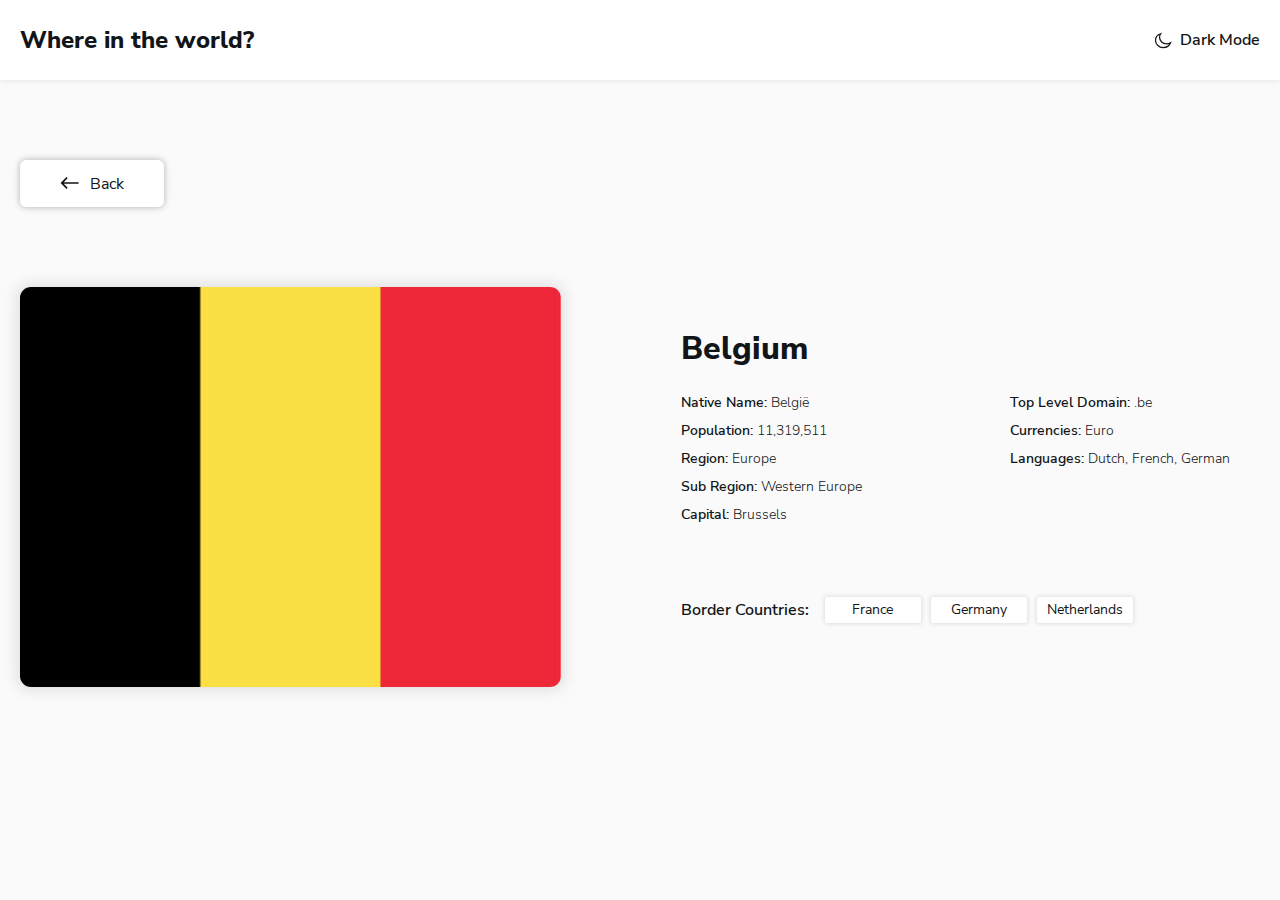
==== country.html @ 310d2b00 "Add countries details page" ====
<!DOCTYPE html>
<html lang="en">

<head>
    <meta charset="UTF-8">
    <meta http-equiv="X-UA-Compatible" content="IE=edge">
    <meta name="viewport" content="width=device-width, initial-scale=1.0">
    <title>Country</title>

    <!-- STYLESHEEET CSS LINK  -->
    <link rel="stylesheet" href="./css/normalize.css">
    <link rel="stylesheet" href="./css/styles.css">
</head>

<body>

    <!-- SITE HEADER START  -->
    <header class="site-header">
        <div class="site-header-container container">
            <a class="site-header-logo" href="./index.html">Where in the world?</a>

            <button class="site-header-theme-toggler" type="button">
                <span class="site-header-theme-toggler-inner">
                    <svg class="site-header-theme-toggler-icon" width="18" height="17"
                        xmlns="http://www.w3.org/2000/svg">
                        <path fill-rule="evenodd" clip-rule="evenodd"
                            d="M12.553 11.815c-3.884 0-7.034-2.887-7.034-6.447 0-1.343.448-2.586 1.212-3.618C3.691 2.695 1.5 5.331 1.5 8.438c0 3.9 3.45 7.062 7.704 7.062 3.389 0 6.266-2.007 7.296-4.796a7.458 7.458 0 0 1-3.947 1.111Z"
                            fill="#fff" stroke="currentColor" stroke-width="1.25" />
                    </svg>
                    <span class="site-header-theme-toggler-text">Dark Mode</span>
                </span>
            </button>
        </div>
    </header>

    <!-- SITE MAIN START  -->
    <main class="site-main main-content country-page">
        <div class="container">

            <div class="country-page-back-wrapper">
                <a class="country-page-back-link" href="./index.html">
                    <svg class="country-page-back-icon" width="20" height="20" xmlns="http://www.w3.org/2000/svg">
                        <path fill-rule="evenodd" clip-rule="evenodd"
                            d="m6.464.107 1.179 1.179-3.89 3.889h14.85v1.65H3.753l3.89 3.889-1.179 1.179L.572 6 6.464.107Z"
                            fill="currentColor" />
                    </svg>
                    <span class="country-page-back-text">Back</span>
                </a>
            </div>


            <!-- COUNTRY PAGE FLAG INFO START  -->
            <div class="country-page-flag-info">
                <img class="country-page-flag" src="./images/flag-belgium-big.jpg" alt="Belgium flag" width="560"
                    height="400  " srcset="./images/flag-belgium-big.jpg 1x, ./images/flag-belgium-big@2x.jpg 2x">

                <div class="country-page-info">
                    <h1 class="country-page-title">Belgium</h1>

                    <div class="country-page-dls-wrapper">
                        <dl class="counntry-page-details">
                  
                            <div class="country-page-details-item">
                                <dt class="country-page-details-title">Native Name:</dt> 
                                <dd class="country-page-details-value">België</dd>
                            </div>
                            <div class="country-page-details-item">
                                <dt class="country-page-details-title">Population:</dt> 
                                <dd class="country-page-details-value">11,319,511</dd>
                            </div>
                            <div class="country-page-details-item">
                                <dt class="country-page-details-title">Region:</dt> 
                                <dd class="country-page-details-value">Europe</dd>
                            </div>
                            <div class="country-page-details-item">
                                <dt class="country-page-details-title">Sub Region:</dt> 
                                <dd class="country-page-details-value">Western Europe</dd>
                            </div>
                            <div class="country-page-details-item">
                                <dt class="country-page-details-title">Capital:</dt> 
                                <dd class="country-page-details-value">Brussels</dd>
                            </div>

                        </dl>

 
 
 
                        <dl class="counntry-page-details">
                  
                            <div class="country-page-details-item">
                                <dt class="country-page-details-title">Top Level Domain:</dt> 
                                <dd class="country-page-details-value">.be</dd>
                            </div>
                            <div class="country-page-details-item">
                                <dt class="country-page-details-title">Currencies:</dt> 
                                <dd class="country-page-details-value">Euro</dd>
                            </div>
                            <div class="country-page-details-item">
                                <dt class="country-page-details-title">Languages:</dt> 
                                <dd class="country-page-details-value">Dutch, French, German</dd>
                            </div>
                           

                        </dl>
                    </div>

                    <section class="country-page-border-countries">
                            <h2 class="country-page-border-countries-heading">Border Countries: </h2>
                        <div class="country-page-border-countries-list">
                            <a class="country-page-border-link" href="./country.html">France</a>
                            <a class="country-page-border-link" href="./country.html">Germany</a>
                            <a class="country-page-border-link" href="./country.html">Netherlands</a>
                        </div>
                    </section>
                </div>
            </div>

        </div>
    </main>

    <!-- JAVA SCRIPT LINK  -->
    <script src="./JS/main.js"></script>
</body>

</html>
---- css/styles.css ----
/* CUSTOM PROPS CSS START  */
:root {
  --body-bg: #fafafa;
  --element-bg: #fff;
  --text-color: #111517;
  --transtion-duration: 0.4s;
}

/* GOOGLE FONTS  */
@font-face {
  font-family: "Nunito Sans";
  src: url("../fonts/NunitoSans-Light.woff2") format("woff2"),
    url("../fonts/NunitoSans-Light.woff") format("woff");
  font-weight: 300;
  font-style: normal;
  font-display: swap;
}

@font-face {
  font-family: "Nunito Sans";
  src: url("../fonts/NunitoSans-SemiBold.woff2") format("woff2"),
    url("../fonts/NunitoSans-SemiBold.woff") format("woff");
  font-weight: 600;
  font-style: normal;
  font-display: swap;
}

@font-face {
  font-family: "Nunito Sans";
  src: url("../fonts/NunitoSans-ExtraBold.woff2") format("woff2"),
    url("../fonts/NunitoSans-ExtraBold.woff") format("woff");
  font-weight: bold;
  font-style: normal;
  font-display: swap;
}

@font-face {
  font-family: "Nunito Sans";
  src: url("../fonts/NunitoSans-Regular.woff2") format("woff2"),
    url("../fonts/NunitoSans-Regular.woff") format("woff");
  font-weight: normal;
  font-style: normal;
  font-display: swap;
}

/* GLOBAL CSS START  */
* {
  margin: 0;
  padding: 0;
  box-sizing: border-box;
}

*,
*::after,
*::before {
  box-sizing: inherit;
}

*:focus {
  outline: 2px dotted var(--text-color);
  outline-offset: 3px;
}

html {
  height: 100%;
  box-sizing: border-box;
  scroll-behavior: smooth;
}

body {
  display: flex;
  flex-direction: column;
  height: 100%;
  background-color: var(--body-bg);
  padding: 0;
  margin: 0;
  font-family: "Nunito Sans", "Arial", sans-serif;
  font-size: 14px;
  line-height: 16px;
  color: var(--text-color);
  transition: background-color var(--transtion-duration) ease, color var(--transtion-duration) ease;
}

img {
  max-width: 100%;
  height: auto;
}

a {
  text-decoration: none;
}

/* DARK MODE CSS START  */
.dark-mode {
  --body-bg: #202c36;
  --element-bg: #2b3844;
  --text-color: #fff;
}

/* CONTAINER CSS START  */
.container {
  width: 100%;
  max-width: 1320px;
  margin-left: auto;
  margin-right: auto;
  padding-left: 20px;
  padding-right: 20px;
}

/* SAIT MAIN CSS START  */
.site-main {
  flex-grow: 1;
  padding-top: 48px;
  padding-bottom: 48px;
}

.main-content {
  padding-top: 80px;
}

/* SITE HEADER CSS START  */
.site-header {
  padding-top: 24px;
  padding-bottom: 24px;
  background-color: var(--element-bg);
  box-shadow: 0px 2px 4px rgba(0, 0, 0, 0.06);
  white-space: nowrap;
}

.site-header-container {
  display: flex;
  align-items: center;
  justify-content: space-between;
}

.site-header-logo {
  font-size: 24px;
  line-height: normal;
  font-weight: 800;
  color: var(--text-color);
}

.site-header-logo:hover {
  opacity: 0.8;
}

.site-header-logo:active {
  opacity: 0.6;
}

.site-header-theme-toggler {
  padding: 0;
  border: 0;
  background-color: transparent;
  cursor: pointer;
  color: var(--text-color);
}

.site-header-theme-toggler:hover {
  opacity: 0.8;
}

.site-header-theme-toggler:hover {
  opacity: 0.6;
}

.site-header-theme-toggler-inner {
  display: flex;
  align-items: center;
}

.site-header-theme-toggler-text {
  margin-left: 8px;
  font-size: 16px;
  line-height: 22px;
  font-weight: 600;
}

/* FILTERS CSS START  */
.filters {
  display: flex;
  align-items: center;
  justify-content: space-between;
  margin-bottom: 48px;
}

.filters-search-input {
    min-width: 480px;
    padding: 18px 74px;
    border: 0;
    border-radius: 5px;
    box-shadow: 0px 2px 9px rgba(0, 0, 0, 0.06);
    background-color: var(--element-bg);
    color: var(--text-color);
}

.filters-region-select {
    min-width: 200px;
    border: 0;
    padding: 18px 24px;
    border-radius: 5px;
    box-shadow: 0px 2px 9px rgba(0, 0, 0, 0.06);
    background-color: var(--element-bg);
    color: var(--text-color)
}


/* INDEX COUNTREIS SCC START  */
.index-counteis-list {
  display: flex;
  flex-wrap: wrap;
  margin: 0;
  padding: 0;
  margin-left: -75px;
  margin-bottom: -75px;
  list-style-type: none;
}

.index-counteis-item {
  width: calc(25% - 75px);
  margin-left: 75px;
  margin-bottom: 75px;
}

/* INDEX COUNTRY CSS START  */
.index-country {
  border-radius: 7px;
  overflow: hidden;
  background-color: var(--element-bg);
  color: var(--text-color);
  box-shadow: 0px 0px 7px 2px rgba(0, 0, 0, 0.03);
}

.index-country-flag {
  width: 100%;
  height: 160px;
  object-fit: cover;
}

.index-country-info {
  padding: 24px 24px 48px;
}

.index-country-name {
  margin-top: 0;
  font-size: 18px;
  line-height: 26px;
  font-weight: 800;
  margin-bottom: 16px;
}

.index-country-link {
  color: var(--text-color);
}

.index-country-details {
  margin: 0;
}

.index-country-details-item {
  display: flex;
  flex-wrap: wrap;
}

.index-country-details-item:not(:last-child) {
  margin-bottom: 8px;
}

.index-country-details-title {
  font-weight: 600;
}

.index-country-details-value {
  margin-left: 4px;
}



/* COUNTRY PAGE CSS START  */
.country-page-back-wrapper {
  margin-bottom: 80px;
}

.country-page-back-link {
  padding: 10px 40px;
  display: inline-flex;
  align-items: center;
  color: var(--text-color);
  background-color: var(--element-bg);
  border-radius: 6px;
  box-shadow: 0px 0px 7px rgba(0, 0, 0, 0.3);
}

.country-page-back-link:hover{
  opacity: 0.8;
}

.country-page-back-link:hover{
  opacity: 0.6;
}

.country-page-back-icon {
  width: 20px;
  height: 20px;
  margin-right: 10px;
  margin-top: 7px;
}
.country-page-back-text {
  font-size: 16px;
  line-height: 20px;
}


/* COUNTRY PAGE FLAG CSS START  */
.country-page-flag-info {
  display: flex;
}

.country-page-flag {
  width: 560px;
  height: 400px;
  object-fit: cover;
  border-radius: 11px;
  box-shadow: 0px 0px 14px 4px rgba(0, 0, 0, 0.1);
  display: flex;
}

/* COUNTRY PAGE INFO WRAPPER  */
.country-page-info {
  width: 600px;
  padding-top: 40px;
  margin-left: 120px;
}

.country-page-title {
  margin-top: 0;
  margin-bottom: 24px;
  font-size: 32px;
  line-height: 44px;
  font-weight: 800;
}

.country-page-dls-wrapper {
  display: flex;
  justify-content: space-between;
  margin-bottom: 70px;
}

.counntry-page-details {
  width: 250px;
}
.country-page-details-item {
  display: flex;
}

.country-page-details-item:not(:last-child){
  margin-bottom: 12px;
}

.country-page-details-title {
  margin-right: 4px;
  font-weight: 600;
}
.country-page-details-value {
  margin: 0;
  padding: 0;
  font-weight: 300;
}


.country-page-border-countries {
  display: flex;
  align-items: center;
  flex-wrap: wrap;
}

.country-page-border-countries-heading {
  margin-top: 0;
  margin-bottom: 0;
  margin-right: 16px;
  font-size: 16px;
  line-height: 20px;
  font-weight: 600;
}

.country-page-border-countries-list {
  margin: 0;
  padding: 0;
  display: flex;
  flex-wrap: wrap;
}

.country-page-border-link {
  margin-top: 4px;
  margin-bottom: 4px;
  min-width: 96px;
  padding: 5px 10px;
  box-shadow: 0px 0px 4px 1px rgba(0,0,0,0.11);
  border-radius: 2px;
  background-color: var(--element-bg);
  color: var(--text-color);
  text-align: center;
  transition: bbackground-color var(--transtion-duration) ease,
    color var(--transtion-duration) ease;
}

.country-page-border-link:not(:last-child){
  margin-right: 10px;
}

.country-page-border-link:hover {
  opacity: 0.8;
}

.country-page-border-link:active {
  opacity: 0.6;
}
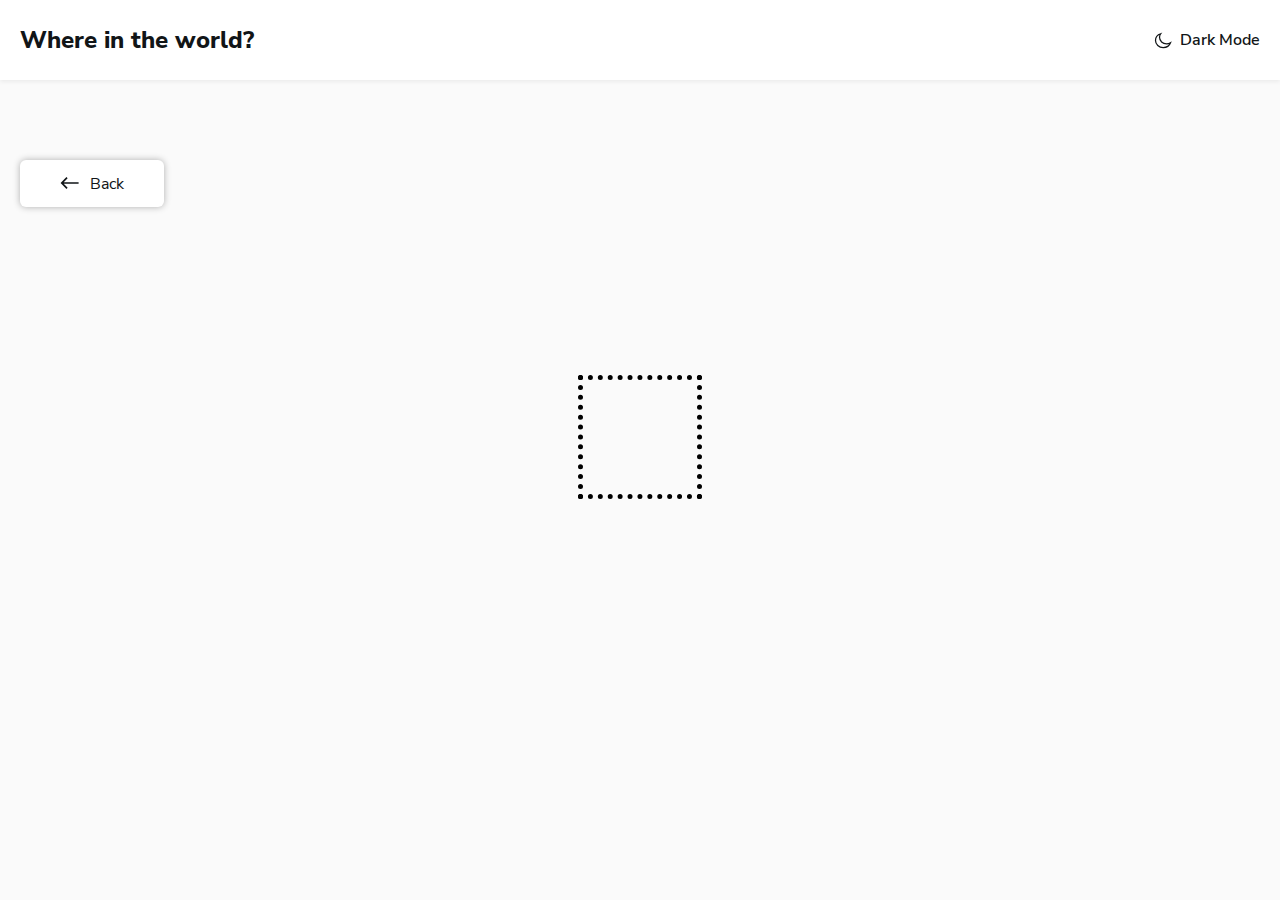
==== commit 995b9b06: "Add site js" ====
--- a/country.html
+++ b/country.html
@@ -1,126 +1,92 @@
 <!DOCTYPE html>
 <html lang="en">
-
-<head>
-    <meta charset="UTF-8">
-    <meta http-equiv="X-UA-Compatible" content="IE=edge">
-    <meta name="viewport" content="width=device-width, initial-scale=1.0">
+  <head>
+    <meta charset="UTF-8" />
+    <meta http-equiv="X-UA-Compatible" content="IE=edge" />
+    <meta name="viewport" content="width=device-width, initial-scale=1.0" />
     <title>Country</title>
 
+    <!-- BOOTSTRAP LINK START  -->
+    <link
+      href="https://cdn.jsdelivr.net/npm/bootstrap@5.1.3/dist/css/bootstrap.min.css"
+      rel="stylesheet"
+      integrity="sha384-1BmE4kWBq78iYhFldvKuhfTAU6auU8tT94WrHftjDbrCEXSU1oBoqyl2QvZ6jIW3"
+      crossorigin="anonymous"
+    />
+
     <!-- STYLESHEEET CSS LINK  -->
-    <link rel="stylesheet" href="./css/normalize.css">
-    <link rel="stylesheet" href="./css/styles.css">
-</head>
+    <link rel="stylesheet" href="./css/normalize.css" />
+    <link rel="stylesheet" href="./css/styles.css" />
+  </head>
 
-<body>
-
+  <body>
     <!-- SITE HEADER START  -->
     <header class="site-header">
-        <div class="site-header-container container">
-            <a class="site-header-logo" href="./index.html">Where in the world?</a>
+      <div class="site-header-container container">
+        <a class="site-header-logo" href="./index.html">Where in the world?</a>
 
-            <button class="site-header-theme-toggler" type="button">
-                <span class="site-header-theme-toggler-inner">
-                    <svg class="site-header-theme-toggler-icon" width="18" height="17"
-                        xmlns="http://www.w3.org/2000/svg">
-                        <path fill-rule="evenodd" clip-rule="evenodd"
-                            d="M12.553 11.815c-3.884 0-7.034-2.887-7.034-6.447 0-1.343.448-2.586 1.212-3.618C3.691 2.695 1.5 5.331 1.5 8.438c0 3.9 3.45 7.062 7.704 7.062 3.389 0 6.266-2.007 7.296-4.796a7.458 7.458 0 0 1-3.947 1.111Z"
-                            fill="#fff" stroke="currentColor" stroke-width="1.25" />
-                    </svg>
-                    <span class="site-header-theme-toggler-text">Dark Mode</span>
-                </span>
-            </button>
-        </div>
+        <button class="site-header-theme-toggler" type="button">
+          <span class="site-header-theme-toggler-inner">
+            <svg
+              class="site-header-theme-toggler-icon"
+              width="18"
+              height="17"
+              xmlns="http://www.w3.org/2000/svg"
+            >
+              <path
+                fill-rule="evenodd"
+                clip-rule="evenodd"
+                d="M12.553 11.815c-3.884 0-7.034-2.887-7.034-6.447 0-1.343.448-2.586 1.212-3.618C3.691 2.695 1.5 5.331 1.5 8.438c0 3.9 3.45 7.062 7.704 7.062 3.389 0 6.266-2.007 7.296-4.796a7.458 7.458 0 0 1-3.947 1.111Z"
+                fill="#fff"
+                stroke="currentColor"
+                stroke-width="1.25"
+              />
+            </svg>
+            <span class="site-header-theme-toggler-text">Dark Mode</span>
+          </span>
+        </button>
+      </div>
     </header>
 
     <!-- SITE MAIN START  -->
     <main class="site-main main-content country-page">
-        <div class="container">
+      <div class="container">
+        <div class="country-page-back-wrapper">
+          <a class="country-page-back-link" href="./index.html">
+            <svg
+              class="country-page-back-icon"
+              width="20"
+              height="20"
+              xmlns="http://www.w3.org/2000/svg"
+            >
+              <path
+                fill-rule="evenodd"
+                clip-rule="evenodd"
+                d="m6.464.107 1.179 1.179-3.89 3.889h14.85v1.65H3.753l3.89 3.889-1.179 1.179L.572 6 6.464.107Z"
+                fill="currentColor"
+              />
+            </svg>
+            <span class="country-page-back-text">Back</span>
+          </a>
+        </div>
 
-            <div class="country-page-back-wrapper">
-                <a class="country-page-back-link" href="./index.html">
-                    <svg class="country-page-back-icon" width="20" height="20" xmlns="http://www.w3.org/2000/svg">
-                        <path fill-rule="evenodd" clip-rule="evenodd"
-                            d="m6.464.107 1.179 1.179-3.89 3.889h14.85v1.65H3.753l3.89 3.889-1.179 1.179L.572 6 6.464.107Z"
-                            fill="currentColor" />
-                    </svg>
-                    <span class="country-page-back-text">Back</span>
-                </a>
-            </div>
+        <!-- LOADER START -->
+        <section class="loader-section">
+          <div
+            class="spinner-grow text-dark"
+            id="text-dark"
+            role="status"
+          ></div>
+        </section>
 
+        <!-- COUNTRY PAGE FLAG INFO START  -->
 
-            <!-- COUNTRY PAGE FLAG INFO START  -->
-            <div class="country-page-flag-info">
-                <img class="country-page-flag" src="./images/flag-belgium-big.jpg" alt="Belgium flag" width="560"
-                    height="400  " srcset="./images/flag-belgium-big.jpg 1x, ./images/flag-belgium-big@2x.jpg 2x">
-
-                <div class="country-page-info">
-                    <h1 class="country-page-title">Belgium</h1>
-
-                    <div class="country-page-dls-wrapper">
-                        <dl class="counntry-page-details">
-                  
-                            <div class="country-page-details-item">
-                                <dt class="country-page-details-title">Native Name:</dt> 
-                                <dd class="country-page-details-value">België</dd>
-                            </div>
-                            <div class="country-page-details-item">
-                                <dt class="country-page-details-title">Population:</dt> 
-                                <dd class="country-page-details-value">11,319,511</dd>
-                            </div>
-                            <div class="country-page-details-item">
-                                <dt class="country-page-details-title">Region:</dt> 
-                                <dd class="country-page-details-value">Europe</dd>
-                            </div>
-                            <div class="country-page-details-item">
-                                <dt class="country-page-details-title">Sub Region:</dt> 
-                                <dd class="country-page-details-value">Western Europe</dd>
-                            </div>
-                            <div class="country-page-details-item">
-                                <dt class="country-page-details-title">Capital:</dt> 
-                                <dd class="country-page-details-value">Brussels</dd>
-                            </div>
-
-                        </dl>
-
- 
- 
- 
-                        <dl class="counntry-page-details">
-                  
-                            <div class="country-page-details-item">
-                                <dt class="country-page-details-title">Top Level Domain:</dt> 
-                                <dd class="country-page-details-value">.be</dd>
-                            </div>
-                            <div class="country-page-details-item">
-                                <dt class="country-page-details-title">Currencies:</dt> 
-                                <dd class="country-page-details-value">Euro</dd>
-                            </div>
-                            <div class="country-page-details-item">
-                                <dt class="country-page-details-title">Languages:</dt> 
-                                <dd class="country-page-details-value">Dutch, French, German</dd>
-                            </div>
-                           
-
-                        </dl>
-                    </div>
-
-                    <section class="country-page-border-countries">
-                            <h2 class="country-page-border-countries-heading">Border Countries: </h2>
-                        <div class="country-page-border-countries-list">
-                            <a class="country-page-border-link" href="./country.html">France</a>
-                            <a class="country-page-border-link" href="./country.html">Germany</a>
-                            <a class="country-page-border-link" href="./country.html">Netherlands</a>
-                        </div>
-                    </section>
-                </div>
-            </div>
-
-        </div>
+        <!-- COUNTRY PAGE BORDERS START  -->
+      
+      </div>
     </main>
 
     <!-- JAVA SCRIPT LINK  -->
-    <script src="./JS/main.js"></script>
-</body>
-
-</html>+    <script src="./JS/country.js"></script>
+  </body>
+</html>
--- a/css/styles.css
+++ b/css/styles.css
@@ -78,8 +78,10 @@
   font-size: 14px;
   line-height: 16px;
   color: var(--text-color);
-  transition: background-color var(--transtion-duration) ease, color var(--transtion-duration) ease;
-}
+  transition: background-color var(--transtion-duration) ease,
+    color var(--transtion-duration) ease;
+}
+
 
 img {
   max-width: 100%;
@@ -95,6 +97,11 @@
   --body-bg: #202c36;
   --element-bg: #2b3844;
   --text-color: #fff;
+}
+
+/* HIDDEN CSS START  */
+.hidden {
+  display: none !important;
 }
 
 /* CONTAINER CSS START  */
@@ -142,6 +149,7 @@
 
 .site-header-logo:hover {
   opacity: 0.8;
+  color: var(--text-color);
 }
 
 .site-header-logo:active {
@@ -185,25 +193,45 @@
 }
 
 .filters-search-input {
-    min-width: 480px;
-    padding: 18px 74px;
-    border: 0;
-    border-radius: 5px;
-    box-shadow: 0px 2px 9px rgba(0, 0, 0, 0.06);
-    background-color: var(--element-bg);
-    color: var(--text-color);
+  min-width: 480px;
+  padding: 18px 74px;
+  border: 0;
+  border-radius: 5px;
+  box-shadow: 0px 2px 9px rgba(0, 0, 0, 0.06);
+  background-color: var(--element-bg);
+  color: var(--text-color);
 }
 
 .filters-region-select {
-    min-width: 200px;
-    border: 0;
-    padding: 18px 24px;
-    border-radius: 5px;
-    box-shadow: 0px 2px 9px rgba(0, 0, 0, 0.06);
-    background-color: var(--element-bg);
-    color: var(--text-color)
-}
-
+  min-width: 200px;
+  border: 0;
+  padding: 18px 24px;
+  border-radius: 5px;
+  box-shadow: 0px 2px 9px rgba(0, 0, 0, 0.06);
+  background-color: var(--element-bg);
+  color: var(--text-color);
+}
+
+/* LOADER SECTION CSS START  */
+.loader-section {
+  padding-top: 100px;
+  display: flex;
+  justify-content: center;
+  text-align: center;
+}
+
+.spinner-grow {
+  width: 100px;
+  height: 100px;
+  outline: 5px dotted #000;
+  outline-offset: 7px;
+}
+
+.text-light {
+  color: #fff !important;
+  outline: 5px dotted #fff;
+  outline-offset: 7px;
+}
 
 /* INDEX COUNTREIS SCC START  */
 .index-counteis-list {
@@ -224,21 +252,32 @@
 
 /* INDEX COUNTRY CSS START  */
 .index-country {
+  display: flex;
+  flex-direction: column;
   border-radius: 7px;
   overflow: hidden;
   background-color: var(--element-bg);
   color: var(--text-color);
   box-shadow: 0px 0px 7px 2px rgba(0, 0, 0, 0.03);
+  min-height: 420px;
+  cursor: pointer;
+}
+
+.index-country:hover {
+  transform: scale(1.1);
+  background-color: rgba(153, 153, 153, 0.1);
 }
 
 .index-country-flag {
   width: 100%;
   height: 160px;
   object-fit: cover;
+  box-shadow: 0px 0px 7px 2px rgba(0, 0, 0, 0.04);
 }
 
 .index-country-info {
-  padding: 24px 24px 48px;
+  padding: 24px;
+  flex-grow: 1;
 }
 
 .index-country-name {
@@ -253,6 +292,11 @@
   color: var(--text-color);
 }
 
+.index-country-link:hover {
+  opacity: 0.6;
+  color: var(--text-color);
+}
+
 .index-country-details {
   margin: 0;
 }
@@ -260,6 +304,7 @@
 .index-country-details-item {
   display: flex;
   flex-wrap: wrap;
+  flex-grow: 1;
 }
 
 .index-country-details-item:not(:last-child) {
@@ -273,8 +318,6 @@
 .index-country-details-value {
   margin-left: 4px;
 }
-
-
 
 /* COUNTRY PAGE CSS START  */
 .country-page-back-wrapper {
@@ -291,11 +334,12 @@
   box-shadow: 0px 0px 7px rgba(0, 0, 0, 0.3);
 }
 
-.country-page-back-link:hover{
+.country-page-back-link:hover {
   opacity: 0.8;
-}
-
-.country-page-back-link:hover{
+  color: var(--text-color);
+}
+
+.country-page-back-link:hover {
   opacity: 0.6;
 }
 
@@ -310,10 +354,10 @@
   line-height: 20px;
 }
 
-
 /* COUNTRY PAGE FLAG CSS START  */
 .country-page-flag-info {
   display: flex;
+  padding-bottom: 20px;
 }
 
 .country-page-flag {
@@ -353,20 +397,23 @@
   display: flex;
 }
 
-.country-page-details-item:not(:last-child){
+.country-page-details-item:not(:last-child) {
   margin-bottom: 12px;
 }
 
 .country-page-details-title {
-  margin-right: 4px;
+  margin: 0;
+  padding: 0;
+  font-size: 20px;
   font-weight: 600;
+  margin-right: 8px;
 }
 .country-page-details-value {
   margin: 0;
   padding: 0;
+  font-size: 18px;
   font-weight: 300;
 }
-
 
 .country-page-border-countries {
   display: flex;
@@ -378,7 +425,6 @@
   margin-top: 0;
   margin-bottom: 0;
   margin-right: 16px;
-  font-size: 16px;
   line-height: 20px;
   font-weight: 600;
 }
@@ -395,7 +441,7 @@
   margin-bottom: 4px;
   min-width: 96px;
   padding: 5px 10px;
-  box-shadow: 0px 0px 4px 1px rgba(0,0,0,0.11);
+  box-shadow: 0px 0px 4px 1px rgba(0, 0, 0, 0.11);
   border-radius: 2px;
   background-color: var(--element-bg);
   color: var(--text-color);
@@ -404,7 +450,7 @@
     color var(--transtion-duration) ease;
 }
 
-.country-page-border-link:not(:last-child){
+.country-page-border-link:not(:last-child) {
   margin-right: 10px;
 }
 
@@ -414,4 +460,4 @@
 
 .country-page-border-link:active {
   opacity: 0.6;
-}+}
